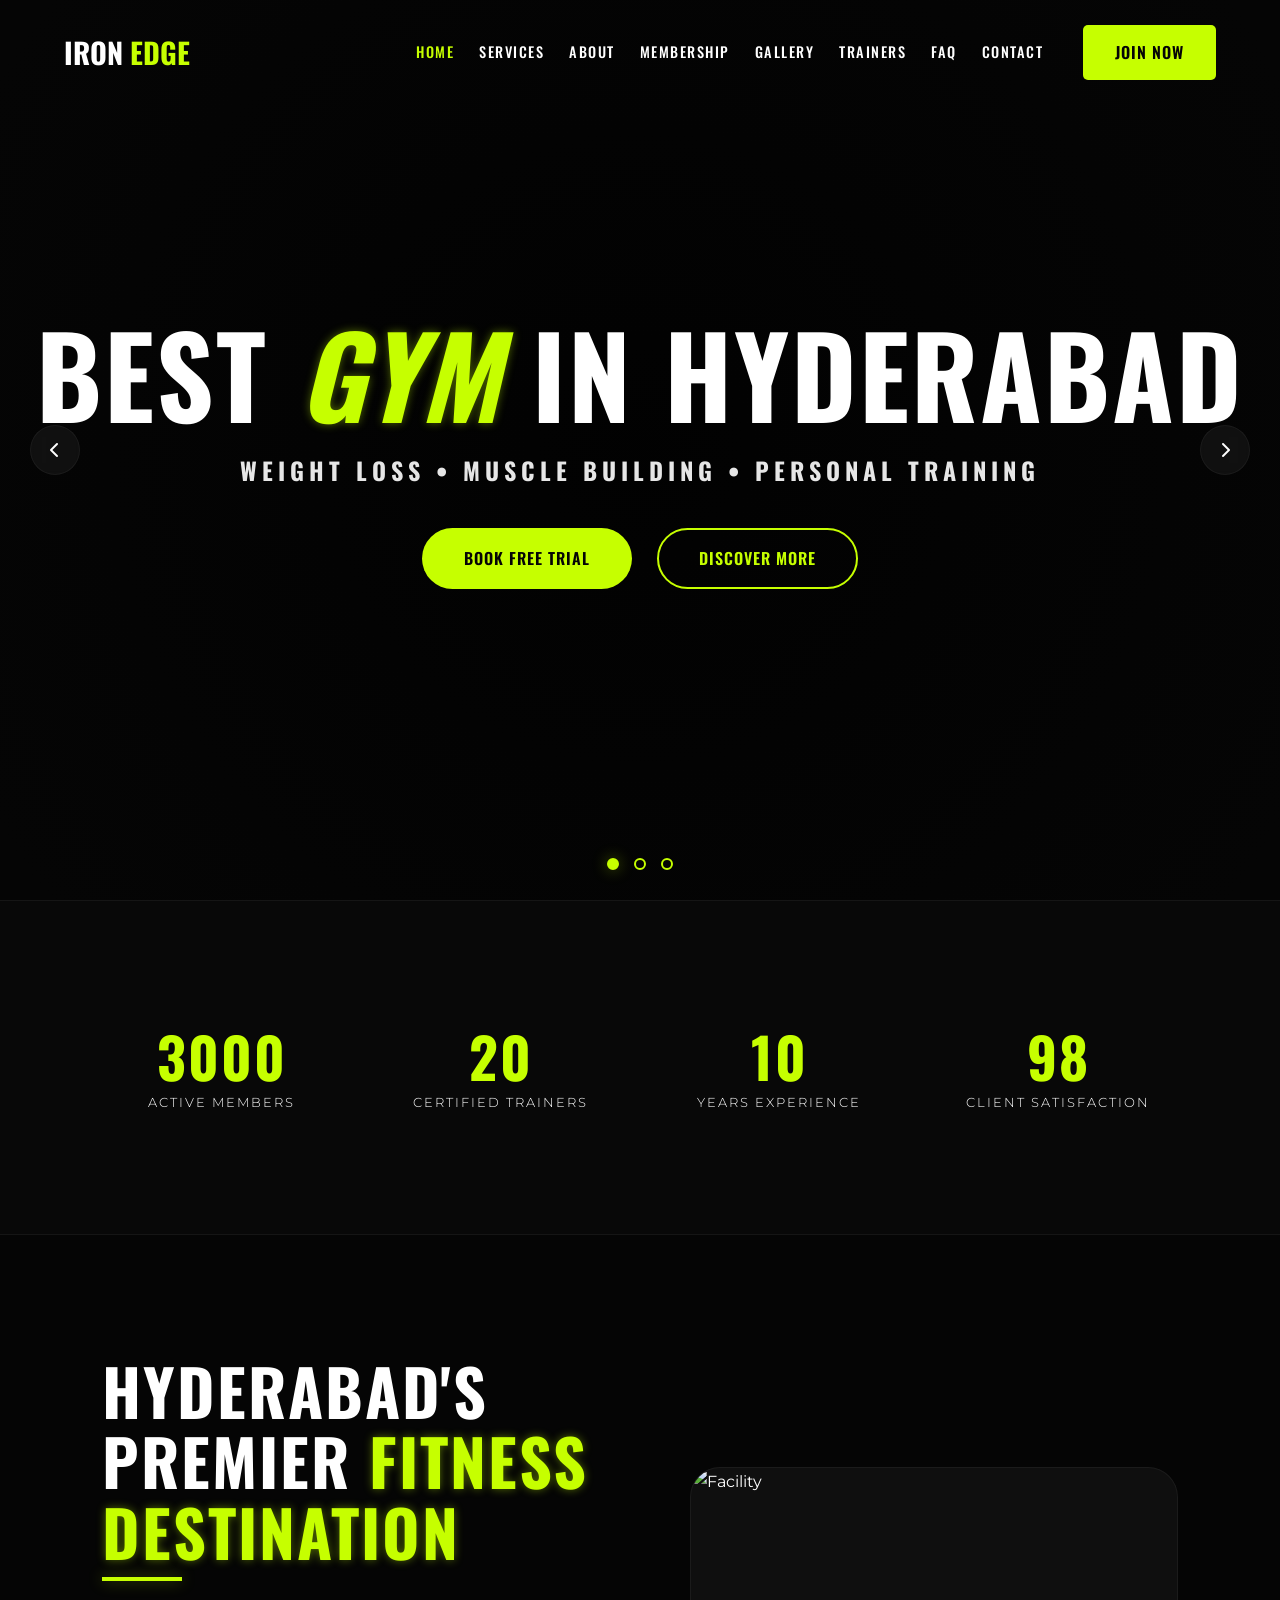
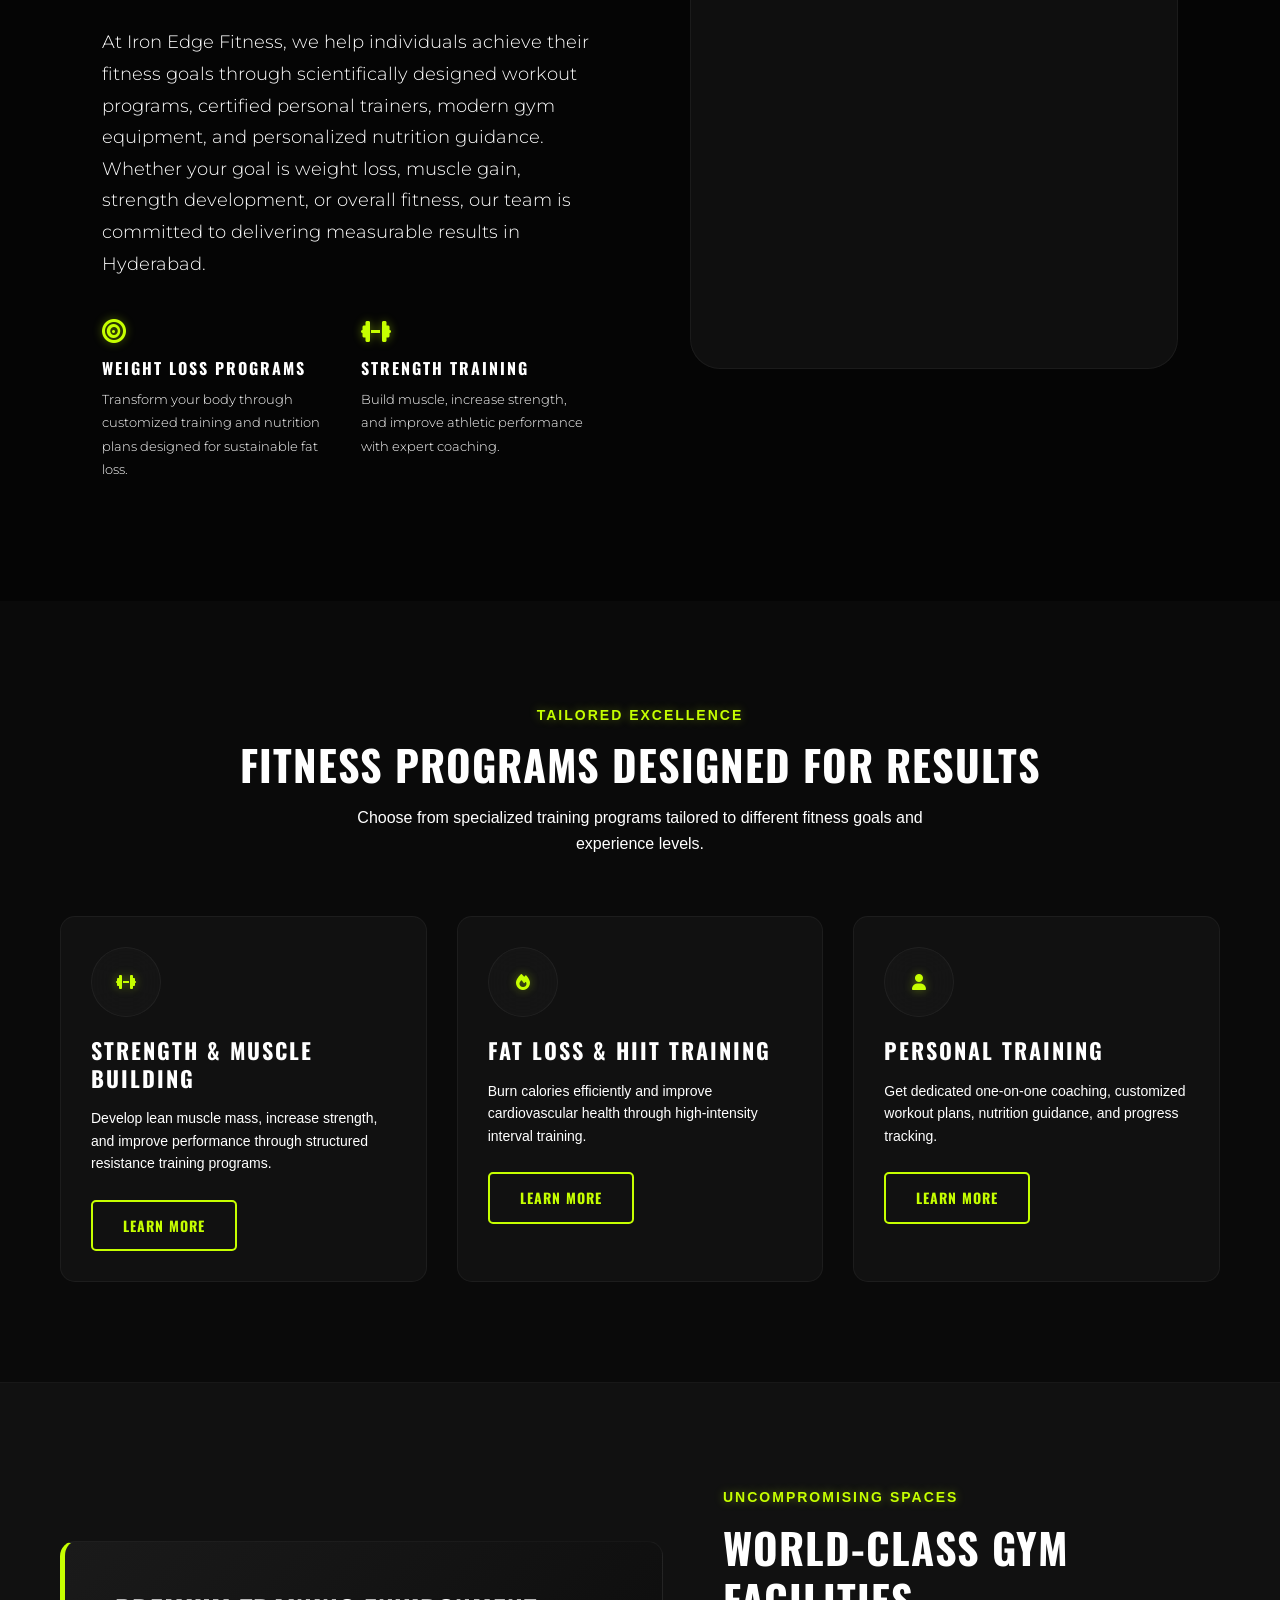
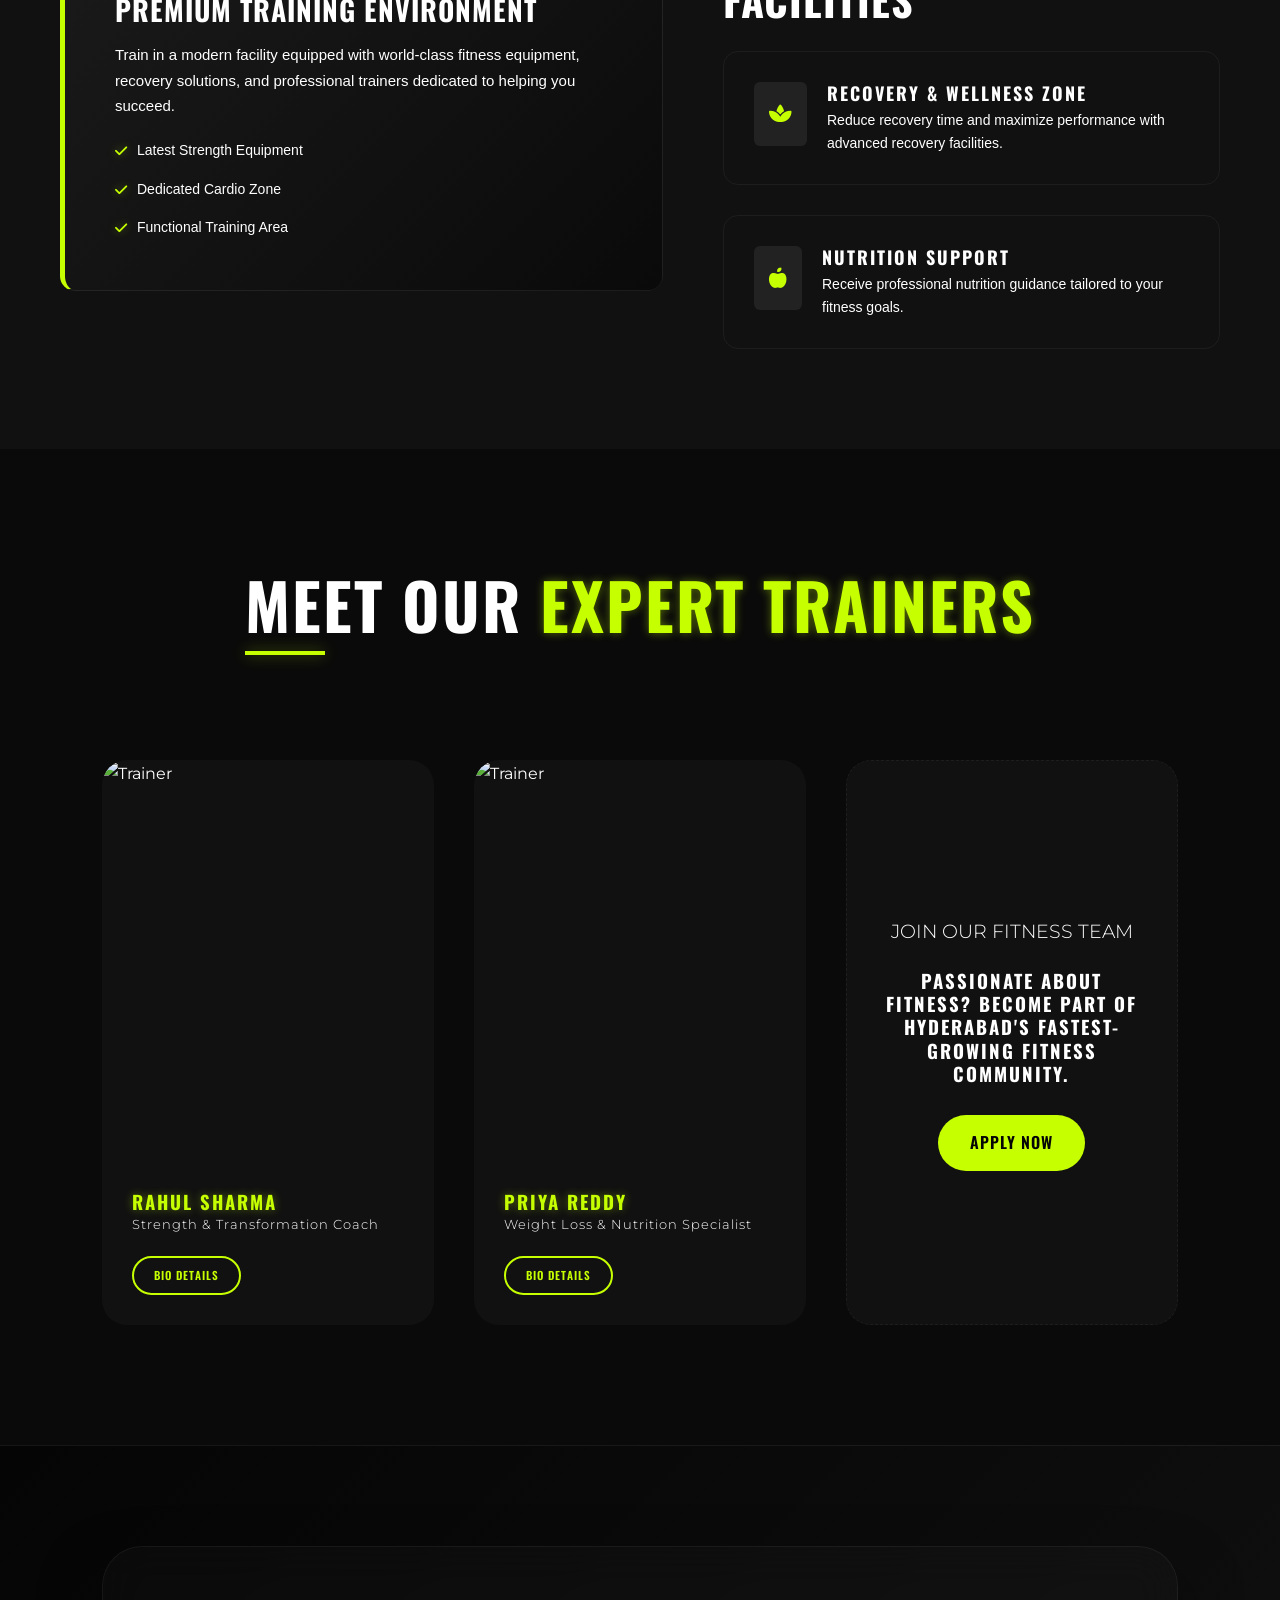
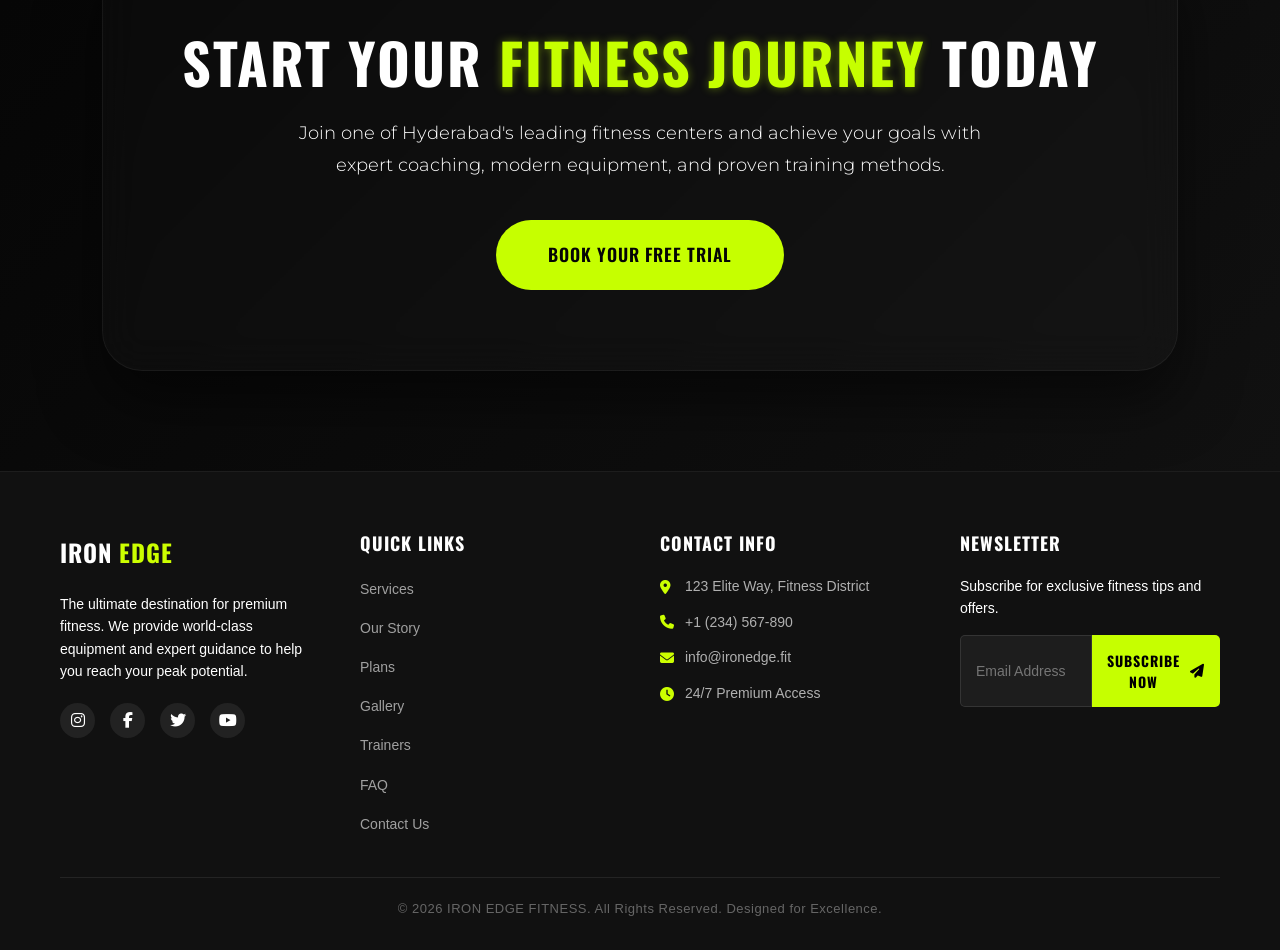
==== index.html @ 0690cd5d "Commit Converted .php to .html" ====
<!DOCTYPE html>
<html lang="en">
<head>
    <meta charset="UTF-8">
    <meta name="viewport" content="width=device-width, initial-scale=1.0">
    <meta name="description" content="IRON EDGE FITNESS - Premium luxury fitness brand. Transform your body, elevate your life.">
    <title>IRON EDGE FITNESS | Premium Luxury Fitness Hyderabad</title>
    
    <!-- CSS Files -->
    <link rel="stylesheet" href="css/style.css">
    <link rel="stylesheet" href="css/components.css">
    <link rel="stylesheet" href="css/animations.css">
    
    <!-- Font Awesome -->
    <link rel="stylesheet" href="https://cdnjs.cloudflare.com/ajax/libs/font-awesome/6.4.0/css/all.min.css">
</head>
<body>
<nav class="navbar">
    <div class="container navbar-wrapper">
        <a href="index.html" class="logo">IRON <span>EDGE</span></a>
        
        <div class="nav-container">
            <div class="nav-links">
                <a href="index.html">Home</a>
                <a href="services.html">Services</a>
                <a href="about.html">About</a>
                <a href="membership.html">Membership</a>
                <a href="gallery.html">Gallery</a>
                <a href="trainers.html">Trainers</a>
                <a href="faq.html">FAQ</a>
                <a href="contact.html">Contact</a>
            </div>
            <a href="membership.html" class="btn btn-primary nav-cta">Join Now</a>
        </div>

        <div class="menu-toggle" id="mobile-menu">
            <span class="bar"></span>
            <span class="bar"></span>
            <span class="bar"></span>
        </div>
    </div>
</nav>

<!-- Hero Slider Section -->
<section class="hero-slider" style="padding: 0;">
    <!-- Slide 1 -->
    <div class="slide active" style="background-image: url('https://images.unsplash.com/photo-1540497077202-7c8a3999166f?q=80&w=2070&auto=format&fit=crop');">
        <div class="slide-overlay"></div>
        <div class="container">
            <h1 class="reveal" style="font-size: clamp(3.5rem, 12vw, 7rem); line-height: 1.1; margin-bottom: 20px;">BEST <span class="text-neon" style="font-style: italic;">GYM</span> IN HYDERABAD</h1>
            <h2 class="reveal delay-1" style="font-size: 1.5rem; letter-spacing: 5px; color: #fff; opacity: 0.9; margin-bottom: 40px; line-height: 1.4;">WEIGHT LOSS • MUSCLE BUILDING • PERSONAL TRAINING</h2>
            <div class="reveal delay-2" style="display: flex; gap: 25px; justify-content: center;">
                <a href="membership.html" class="btn btn-primary pulse-glow" style="padding: 15px 40px; border-radius: 50px;">Book Free Trial</a>
                <a href="about.html" class="btn btn-outline" style="padding: 15px 40px; border-radius: 50px;">Discover More</a>
            </div>
        </div>
    </div>

    <!-- Slide 2 -->
    <div class="slide" style="background-image: url('https://images.unsplash.com/photo-1571902943202-507ec2618e8f?q=80&w=2075&auto=format&fit=crop');">
        <div class="slide-overlay"></div>
        <div class="container">
            <h1 style="font-size: clamp(3.5rem, 12vw, 7rem); line-height: 1.1; margin-bottom: 20px;">PERSONAL <span class="text-neon">TRAINING</span> IN HYDERABAD</h1>
            <h2 style="font-size: 1.5rem; letter-spacing: 5px; color: #fff; opacity: 0.9; margin-bottom: 40px; line-height: 1.4;">CUSTOMIZED FITNESS PLANS FOR FASTER RESULTS</h2>
            <div style="display: flex; gap: 25px; justify-content: center;">
                <a href="membership.html" class="btn btn-primary pulse-glow" style="padding: 15px 40px; border-radius: 50px;">Get Started</a>
            </div>
        </div>
    </div>

    <!-- Slide 3 -->
    <div class="slide" style="background-image: url('https://images.unsplash.com/photo-1534438327276-14e5300c3a48?q=80&w=2070&auto=format&fit=crop');">
        <div class="slide-overlay"></div>
        <div class="container">
            <h1 style="font-size: clamp(3.5rem, 12vw, 7rem); line-height: 1.1; margin-bottom: 20px;">PREMIUM <span class="text-neon">FITNESS</span> EXPERIENCE</h1>
            <h2 style="font-size: 1.5rem; letter-spacing: 5px; color: #fff; opacity: 0.9; margin-bottom: 40px; line-height: 1.4;">ADVANCED EQUIPMENT • EXPERT COACHES • REAL RESULTS</h2>
            <div style="display: flex; gap: 25px; justify-content: center;">
                <a href="contact.html" class="btn btn-primary pulse-glow" style="padding: 15px 40px; border-radius: 50px;">Book Free Trial</a>
            </div>
        </div>
    </div>

    <!-- Slider Navigation -->
    <div class="slider-nav">
        <div class="nav-btn prev-btn"><i class="fas fa-chevron-left"></i></div>
        <div class="nav-btn next-btn"><i class="fas fa-chevron-right"></i></div>
    </div>

    <!-- Slider Dots -->
    <div class="slider-dots">
        <div class="dot active" data-index="0"></div>
        <div class="dot" data-index="1"></div>
        <div class="dot" data-index="2"></div>
    </div>
</section>

<!-- Stats Section -->
<section class="reveal stats-container" style="background: #080808; border-top: 1px solid var(--glass-border); border-bottom: 1px solid var(--glass-border);">
    <div class="container" style="display: grid; grid-template-columns: repeat(auto-fit, minmax(200px, 1fr)); gap: 40px; text-align: center;">
        <div>
            <h2 class="stat-number" data-target="3000" style="font-size: 3.5rem; color: var(--primary-color);">0</h2>
            <p style="color: var(--text-muted); text-transform: uppercase; font-size: 0.8rem; letter-spacing: 2px;">Active Members</p>
        </div>
        <div>
            <h2 class="stat-number" data-target="20" style="font-size: 3.5rem; color: var(--primary-color);">0</h2>
            <p style="color: var(--text-muted); text-transform: uppercase; font-size: 0.8rem; letter-spacing: 2px;">Certified Trainers</p>
        </div>
        <div>
            <h2 class="stat-number" data-target="10" style="font-size: 3.5rem; color: var(--primary-color);">0</h2>
            <p style="color: var(--text-muted); text-transform: uppercase; font-size: 0.8rem; letter-spacing: 2px;">Years Experience</p>
        </div>
        <div>
            <h2 class="stat-number" data-target="98" style="font-size: 3.5rem; color: var(--primary-color);">0</h2>
            <p style="color: var(--text-muted); text-transform: uppercase; font-size: 0.8rem; letter-spacing: 2px;">Client Satisfaction</p>
        </div>
    </div>
</section>

<!-- Why Choose Us -->
<section>
    <div class="container">
        <div style="display: grid; grid-template-columns: repeat(auto-fit, minmax(400px, 1fr)); gap: 100px; align-items: center;">
            <div class="reveal-left">
                <h2 class="section-title">HYDERABAD'S PREMIER <span class="text-neon">FITNESS DESTINATION</span></h2>
                <p style="margin-bottom: 40px; font-size: 1.1rem; font-weight: 300;">At Iron Edge Fitness, we help individuals achieve their fitness goals through scientifically designed workout programs, certified personal trainers, modern gym equipment, and personalized nutrition guidance. Whether your goal is weight loss, muscle gain, strength development, or overall fitness, our team is committed to delivering measurable results in Hyderabad.</p>
                <div style="display: grid; grid-template-columns: 1fr 1fr; gap: 30px;">
                    <div>
                        <i class="fas fa-bullseye text-neon" style="font-size: 1.5rem; margin-bottom: 15px;"></i>
                        <h4 style="margin-bottom: 10px;">Weight Loss Programs</h4>
                        <p style="font-size: 0.8rem; color: var(--text-muted);">Transform your body through customized training and nutrition plans designed for sustainable fat loss.</p>
                    </div>
                    <div>
                        <i class="fas fa-dumbbell text-neon" style="font-size: 1.5rem; margin-bottom: 15px;"></i>
                        <h4 style="margin-bottom: 10px;">Strength Training</h4>
                        <p style="font-size: 0.8rem; color: var(--text-muted);">Build muscle, increase strength, and improve athletic performance with expert coaching.</p>
                    </div>
                </div>
            </div>
            <div class="reveal-right">
                <div class="card glass" style="padding: 0; overflow: hidden; border-radius: 30px;">
                    <img src="https://images.unsplash.com/photo-1593079831268-3381b0db4a77?q=80&w=2069&auto=format&fit=crop" alt="Facility" style="width: 100%; height: 500px; object-fit: cover; opacity: 1;">
                </div>
            </div>
        </div>
    </div>
</section>

<section id="programs" style="background: #0a0a0a; color: #fff; padding: 100px 0; font-family: sans-serif;">
    <div style="max-width: 1200px; margin: 0 auto; padding: 0 20px;">

        <div class="reveal text-center" style="margin-bottom: 60px;">
            <span class="text-neon" style="text-transform: uppercase; letter-spacing: 2px; font-size: 14px; font-weight: bold;">
                Tailored Excellence
            </span>

            <h2 style="font-size: 42px; text-transform: uppercase; margin: 10px 0 0 0; letter-spacing: 1px;">
                Fitness Programs Designed For Results
            </h2>

            <p style="color: #a0a0a0; max-width: 600px; margin: 15px auto 0; font-size: 16px; line-height: 1.6;">
                Choose from specialized training programs tailored to different fitness goals and experience levels.
            </p>
        </div>

        <div style="display: flex; flex-wrap: wrap; gap: 30px; justify-content: center;">
            <div class="card reveal delay-1" style="flex: 1; min-width: 340px; background: #111;">
                <div class="text-neon pulse-glow glass" style="width:70px; height:70px; border-radius:50%; display:inline-flex; align-items:center; justify-content:center; margin-bottom:20px;">
                    <i class="fas fa-dumbbell"></i>
                </div>
                <h3 style="font-size: 22px; text-transform: uppercase; margin: 0 0 15px 0;">Strength & Muscle Building</h3>
                <p style="color: #a0a0a0; font-size: 14px; line-height: 1.6; margin-bottom: 25px;">Develop lean muscle mass, increase strength, and improve performance through structured resistance training programs.</p>
                <a href="membership.html" class="btn btn-outline" style="font-size: 14px; font-weight: bold; text-transform: uppercase; display: inline-block;">Learn More</a>
            </div>

            <div class="card reveal delay-2" style="flex: 1; min-width: 340px; background: #111;">
                <div class="text-neon pulse-glow glass" style="width:70px; height:70px; border-radius:50%; display:inline-flex; align-items:center; justify-content:center; margin-bottom:20px;">
                    <i class="fas fa-fire"></i>
                </div>
                <h3 style="font-size: 22px; text-transform: uppercase; margin: 0 0 15px 0;">Fat Loss & HIIT Training</h3>
                <p style="color: #a0a0a0; font-size: 14px; line-height: 1.6; margin-bottom: 25px;">Burn calories efficiently and improve cardiovascular health through high-intensity interval training.</p>
                <a href="membership.html" class="btn btn-outline" style="font-size: 14px; font-weight: bold; text-transform: uppercase; display: inline-block;">Learn More</a>
            </div>

            <div class="card reveal delay-3" style="flex: 1; min-width: 340px; background: #111;">
                <div class="text-neon pulse-glow glass" style="width:70px; height:70px; border-radius:50%; display:inline-flex; align-items:center; justify-content:center; margin-bottom:20px;">
                    <i class="fas fa-user"></i>
                </div>
                <h3 style="font-size: 22px; text-transform: uppercase; margin: 0 0 15px 0;">Personal Training</h3>
                <p style="color: #a0a0a0; font-size: 14px; line-height: 1.6; margin-bottom: 25px;">Get dedicated one-on-one coaching, customized workout plans, nutrition guidance, and progress tracking.</p>
                <a href="membership.html" class="btn btn-outline" style="font-size: 14px; font-weight: bold; text-transform: uppercase; display: inline-block;">Learn More</a>
            </div>
        </div>
    </div>
</section>

<!-- Amenities -->
<section id="amenities" style="background: #111; color: #fff; padding: 100px 0; font-family: sans-serif; border-top: 1px solid rgba(255,255,255,0.03);">
    <div style="max-width: 1200px; margin: 0 auto; padding: 0 20px;">
        <div style="display: flex; flex-wrap: wrap; align-items: center; gap: 60px;">
            <div class="card reveal-left" style="flex: 1; min-width: 300px; background: linear-gradient(135deg, #1a1a1a 0%, #0a0a0a 100%); padding: 50px; border-left: 5px solid var(--primary-color);">
                <h3 style="font-size: 28px; text-transform: uppercase; margin: 0 0 15px 0; letter-spacing: 1px;">Premium Training Environment</h3>
                <p style="color: #b0b0b0; font-size: 15px; line-height: 1.7; margin-bottom: 20px;">Train in a modern facility equipped with world-class fitness equipment, recovery solutions, and professional trainers dedicated to helping you succeed.</p>
                <div style="display: flex; flex-direction: column; gap: 15px; color: #fff; font-size: 14px;">
                    <span style="display: flex; align-items: center; gap: 10px;"><i class="fas fa-check text-neon"></i> Latest Strength Equipment</span>
                    <span style="display: flex; align-items: center; gap: 10px;"><i class="fas fa-check text-neon"></i> Dedicated Cardio Zone</span>
                    <span style="display: flex; align-items: center; gap: 10px;"><i class="fas fa-check text-neon"></i> Functional Training Area</span>
                </div>
            </div>
            <div class="reveal-right" style="flex: 1; min-width: 300px;">
                <span class="text-neon" style="text-transform: uppercase; letter-spacing: 2px; font-size: 14px; font-weight: bold;">Uncompromising Spaces</span>
                <h2 style="font-size: 42px; text-transform: uppercase; margin: 10px 0 25px 0; letter-spacing: 1px;">World-Class Gym Facilities</h2>
                <div style="display: flex; flex-direction: column; gap: 30px;">
                    <div class="card reveal delay-1" style="display: flex; gap: 20px; align-items: flex-start; background: transparent;">
                        <div class="pulse-glow" style="background: #222; color: var(--primary-color); padding: 15px; border-radius: 6px; font-size: 20px;"><i class="fas fa-spa"></i></div>
                        <div><h4 style="font-size: 18px; text-transform: uppercase; margin: 0 0 5px 0; color: #fff;">Recovery & Wellness Zone</h4><p style="color: #a0a0a0; font-size: 14px; line-height: 1.6; margin: 0;">Reduce recovery time and maximize performance with advanced recovery facilities.</p></div>
                    </div>
                    <div class="card reveal delay-2" style="display: flex; gap: 20px; align-items: flex-start; background: transparent;">
                        <div class="pulse-glow" style="background: #222; color: var(--primary-color); padding: 15px; border-radius: 6px; font-size: 20px;"><i class="fas fa-apple-alt"></i></div>
                        <div><h4 style="font-size: 18px; text-transform: uppercase; margin: 0 0 5px 0; color: #fff;">Nutrition Support</h4><p style="color: #a0a0a0; font-size: 14px; line-height: 1.6; margin: 0;">Receive professional nutrition guidance tailored to your fitness goals.</p></div>
                    </div>
                </div>
            </div>
        </div>
    </div>
</section>

<!-- Featured Trainers -->
<section style="background: #0a0a0a;">
    <div class="container">
        <div class="text-center reveal">
            <h2 class="section-title">MEET OUR <span class="text-neon">EXPERT TRAINERS</span></h2>
        </div>
        <div style="display: grid; grid-template-columns: repeat(auto-fit, minmax(300px, 1fr)); gap: 40px; margin-top: 60px;">
            <div class="card reveal delay-1" style="background: #111; padding: 0; border: none; border-radius: 25px;">
                <img src="https://images.unsplash.com/photo-1567013127542-490d757e51fc?q=80&w=1974&auto=format&fit=crop" alt="Trainer" style="width: 100%; height: 400px; object-fit: cover; border-radius: 25px 25px 0 0;">
                <div style="padding: 30px;">
                    <h3 class="text-neon">Rahul Sharma</h3>
                    <p style="color: var(--text-muted); font-size: 0.8rem; letter-spacing: 1px; margin-bottom: 20px;">Strength & Transformation Coach</p>
                    <a href="trainers.html" class="btn btn-outline" style="font-size: 0.7rem; padding: 8px 20px; border-radius: 20px;">Bio Details</a>
                </div>
            </div>
            <div class="card reveal delay-2" style="background: #111; padding: 0; border: none; border-radius: 25px;">
                <img src="https://images.unsplash.com/photo-1518310383802-640c2de311b2?q=80&w=1470&auto=format&fit=crop" alt="Trainer" style="width: 100%; height: 400px; object-fit: cover; border-radius: 25px 25px 0 0;">
                <div style="padding: 30px;">
                    <h3 class="text-neon">Priya Reddy</h3>
                    <p style="color: var(--text-muted); font-size: 0.8rem; letter-spacing: 1px; margin-bottom: 20px;">Weight Loss & Nutrition Specialist</p>
                    <a href="trainers.html" class="btn btn-outline" style="font-size: 0.7rem; padding: 8px 20px; border-radius: 20px;">Bio Details</a>
                </div>
            </div>
            <div class="card reveal delay-3" style="background: #111; display: flex; flex-direction: column; align-items: center; justify-content: center; text-align: center; border: 1px dashed var(--glass-border); border-radius: 25px;">
                <p style="font-size: 1.2rem; color: var(--text-muted); margin-bottom: 20px;">JOIN OUR FITNESS TEAM</p>
                <h3 style="margin-bottom: 30px;">Passionate about fitness? Become part of Hyderabad's fastest-growing fitness community.</h3>
                <a href="contact.html" class="btn btn-primary" style="padding: 12px 30px; border-radius: 30px;">Apply Now</a>
            </div>
        </div>
    </div>
</section>

<!-- Call to Action Banner -->
<section style="background: linear-gradient(135deg, #050505 0%, #111 100%); padding: 100px 8%; text-align: center; border-top: 1px solid var(--glass-border);">
    <div class="reveal container glass" style="padding: 80px 40px; border-radius: 40px; box-shadow: 0 30px 60px rgba(0,0,0,0.5);">
        <h2 style="font-size: clamp(2rem, 5vw, 3.5rem); margin-bottom: 20px;">START YOUR <span class="text-neon">FITNESS JOURNEY</span> TODAY</h2>
        <p style="color: var(--text-muted); margin-bottom: 40px; max-width: 700px; margin-left: auto; margin-right: auto; font-size: 1.1rem;">Join one of Hyderabad's leading fitness centers and achieve your goals with expert coaching, modern equipment, and proven training methods.</p>
        <a href="membership.html" class="btn btn-primary pulse-glow" style="padding: 18px 50px; border-radius: 50px; font-size: 1.1rem;">BOOK YOUR FREE TRIAL</a>
    </div>
</section>

<footer style="background: #111; color: #a0a0a0; padding: 60px 0 30px; font-family: sans-serif;">
    <div class="container" style="max-width: 1200px; margin: 0 auto; padding: 0 20px;">
        <div class="footer-content" style="display: flex; justify-content: space-between; flex-wrap: wrap; gap: 40px;">
            <div class="footer-section" style="flex: 1; min-width: 250px; display: flex; flex-direction: column; gap: 20px;">
                <a href="index.html" class="logo" style="color: #fff; font-size: 24px; font-weight: bold; text-decoration: none; text-transform: uppercase; letter-spacing: 1px;">
                    IRON <span style="color: #ccff00;">EDGE</span>
                </a>
                <p style="margin: 0; line-height: 1.6; font-size: 14px; color: #b0b0b0;">
                    The ultimate destination for premium fitness. We provide world-class equipment and expert guidance to help you reach your peak potential.
                </p>
                <div class="social-links" style="display: flex; gap: 15px;">
                    <a href="#" style="color: #fff; background: #222; width: 35px; height: 35px; display: flex; align-items: center; justify-content: center; border-radius: 50%; text-decoration: none; transition: background 0.3s, color 0.3s;" onmouseover="this.style.background='#ccff00'; this.style.color='#000000';" onmouseout="this.style.background='#222'; this.style.color='#ffffff';"><i class="fab fa-instagram"></i></a>
                    <a href="#" style="color: #fff; background: #222; width: 35px; height: 35px; display: flex; align-items: center; justify-content: center; border-radius: 50%; text-decoration: none; transition: background 0.3s, color 0.3s;" onmouseover="this.style.background='#ccff00'; this.style.color='#000000';" onmouseout="this.style.background='#222'; this.style.color='#ffffff';"><i class="fab fa-facebook-f"></i></a>
                    <a href="#" style="color: #fff; background: #222; width: 35px; height: 35px; display: flex; align-items: center; justify-content: center; border-radius: 50%; text-decoration: none; transition: background 0.3s, color 0.3s;" onmouseover="this.style.background='#ccff00'; this.style.color='#000000';" onmouseout="this.style.background='#222'; this.style.color='#ffffff';"><i class="fab fa-twitter"></i></a>
                    <a href="#" style="color: #fff; background: #222; width: 35px; height: 35px; display: flex; align-items: center; justify-content: center; border-radius: 50%; text-decoration: none; transition: background 0.3s, color 0.3s;" onmouseover="this.style.background='#ccff00'; this.style.color='#000000';" onmouseout="this.style.background='#222'; this.style.color='#ffffff';"><i class="fab fa-youtube"></i></a>
                </div>
            </div>
            <div class="footer-section" style="flex: 1; min-width: 200px;">
                <h3 style="color: #fff; font-size: 18px; margin-top: 0; margin-bottom: 20px; text-transform: uppercase; letter-spacing: 1px;">Quick Links</h3>
                <ul style="list-style: none; padding: 0; margin: 0; display: flex; flex-direction: column; gap: 12px;">
                    <li><a href="services.html" style="color: #a0a0a0; text-decoration: none; font-size: 14px; transition: 0.3s;" onmouseover="this.style.color='#ccff00'" onmouseout="this.style.color='#a0a0a0'">Services</a></li>
                    <li><a href="about.html" style="color: #a0a0a0; text-decoration: none; font-size: 14px; transition: 0.3s;" onmouseover="this.style.color='#ccff00'" onmouseout="this.style.color='#a0a0a0'">Our Story</a></li>
                    <li><a href="membership.html" style="color: #a0a0a0; text-decoration: none; font-size: 14px; transition: 0.3s;" onmouseover="this.style.color='#ccff00'" onmouseout="this.style.color='#a0a0a0'">Plans</a></li>
                    <li><a href="gallery.html" style="color: #a0a0a0; text-decoration: none; font-size: 14px; transition: 0.3s;" onmouseover="this.style.color='#ccff00'" onmouseout="this.style.color='#a0a0a0'">Gallery</a></li>
                    <li><a href="trainers.html" style="color: #a0a0a0; text-decoration: none; font-size: 14px; transition: 0.3s;" onmouseover="this.style.color='#ccff00'" onmouseout="this.style.color='#a0a0a0'">Trainers</a></li>
                    <li><a href="faq.html" style="color: #a0a0a0; text-decoration: none; font-size: 14px; transition: 0.3s;" onmouseover="this.style.color='#ccff00'" onmouseout="this.style.color='#a0a0a0'">FAQ</a></li>
                    <li><a href="contact.html" style="color: #a0a0a0; text-decoration: none; font-size: 14px; transition: 0.3s;" onmouseover="this.style.color='#ccff00'" onmouseout="this.style.color='#a0a0a0'">Contact Us</a></li>
                </ul>
            </div>
            <div class="footer-section" style="flex: 1; min-width: 220px;">
                <h3 style="color: #fff; font-size: 18px; margin-top: 0; margin-bottom: 20px; text-transform: uppercase; letter-spacing: 1px;">Contact Info</h3>
                <ul style="list-style: none; padding: 0; margin: 0; display: flex; flex-direction: column; gap: 12px; font-size: 14px; color: #b0b0b0;">
                    <li style="display: flex; align-items: center; gap: 10px;"><i class="fas fa-map-marker-alt" style="color: #ccff00; width: 15px;"></i><span style="color: #b0b0b0;">123 Elite Way, Fitness District</span></li>
                    <li style="display: flex; align-items: center; gap: 10px;"><i class="fas fa-phone" style="color: #ccff00; width: 15px;"></i><a href="tel:+1234567890" style="color: #b0b0b0; text-decoration: none; transition: 0.3s;" onmouseover="this.style.color='#ccff00'" onmouseout="this.style.color='#b0b0b0'">+1 (234) 567-890</a></li>
                    <li style="display: flex; align-items: center; gap: 10px;"><i class="fas fa-envelope" style="color: #ccff00; width: 15px;"></i><a href="mailto:info@ironedge.fit" style="color: #b0b0b0; text-decoration: none; transition: 0.3s;" onmouseover="this.style.color='#ccff00'" onmouseout="this.style.color='#b0b0b0'">info@ironedge.fit</a></li>
                    <li style="display: flex; align-items: center; gap: 10px;"><i class="fas fa-clock" style="color: #ccff00; width: 15px;"></i><span style="color: #b0b0b0;">24/7 Premium Access</span></li>
                </ul>
            </div>
            <div class="footer-section" style="flex: 1; min-width: 250px;">
                <h3 style="color: #fff; font-size: 18px; margin-top: 0; margin-bottom: 20px; text-transform: uppercase; letter-spacing: 1px;">Newsletter</h3>
                <p style="margin: 0 0 15px 0; font-size: 14px; line-height: 1.6; color: #b0b0b0;">Subscribe for exclusive fitness tips and offers.</p>
                <form action="process-form.php" method="POST" class="newsletter-form" style="display: flex; gap: 10px; flex-direction: column;">
                    <input type="hidden" name="form_type" value="newsletter">
                    <input type="email" name="email" required placeholder="Email Address" style="background: rgba(255, 255, 255, 0.05); border: 1px solid rgba(255, 255, 255, 0.1); padding: 15px; color: white; border-radius: 5px; font-size: 14px; outline: none; width: 100%;">
                    <button type="submit" class="btn btn-primary" style="background: var(--primary-color); color: #000; border: none; padding: 15px; cursor: pointer; font-size: 14px; font-weight: bold; border-radius: 5px; display: flex; align-items: center; justify-content: center; gap: 10px; transition: 0.3s; width: 100%;"><span>SUBSCRIBE NOW</span><i class="fas fa-paper-plane"></i></button>
                </form>
            </div>
        </div>
        <hr style="border: 0; border-top: 1px solid rgba(255, 255, 255, 0.08); margin: 40px 0 20px;">
        <div class="footer-bottom" style="text-align: center; font-size: 13px; color: #666; letter-spacing: 0.5px;">&copy; 2026 IRON EDGE FITNESS. All Rights Reserved. Designed for Excellence.</div>
    </div>
</footer>

<script src="js/main.js"></script>
</body>
</html>
---- css/style.css ----
@import url("https://fonts.googleapis.com/css2?family=Montserrat:wght@300;400;600;700&family=Oswald:wght@300;400;600;700&display=swap");

:root {
  --bg-color: #050505;
  --second-bg: #0f0f0f;
  --primary-color: #c6ff00;
  --primary-glow: rgba(198, 255, 0, 0.4);
  --text-color: #ffffff;
  --text-muted: #888888;
  --glass-bg: rgba(255, 255, 255, 0.02);
  --glass-border: rgba(255, 255, 255, 0.05);
  --neon-shadow: 0 0 15px var(--primary-glow);
  --transition: all 0.5s cubic-bezier(0.23, 1, 0.32, 1);
}

* {
  margin: 0;
  padding: 0;
  box-sizing: border-box;
  scroll-behavior: smooth;
}

html,
body {
  width: 100%;
  max-width: 100vw;
  overflow-x: hidden;
  position: relative;
}

body {
  background-color: var(--bg-color);
  color: var(--text-color);
  font-family: "Montserrat", sans-serif;
  line-height: 1.7;
}

p {
  color: #ffffff !important;
  font-weight: 300;
  line-height: 1.8;
}

h1 {
  font-family: "Oswald", sans-serif;
  text-transform: uppercase;
  font-weight: 700;
  letter-spacing: 2px;
  line-height: 1.1;
  font-size: clamp(2.5rem, 8vw, 5.5rem);
}

h2,
h3,
h4,
h5,
h6 {
  font-family: "Oswald", sans-serif;
  text-transform: uppercase;
  font-weight: 700;
  letter-spacing: 2px;
  line-height: 1.25;
}

h2 {
  font-size: clamp(2rem, 5vw, 3.5rem);
}

a {
  text-decoration: none;
  color: inherit;
  transition: var(--transition);
}

ul {
  list-style: none;
}

img {
  max-width: 100%;
  display: block;
}

section {
  padding: 120px 8%;
  width: 100%;
  max-width: 100%;
  overflow-x: hidden;
}

.container {
  max-width: 1300px;
  margin: 0 auto;
  width: 100%;
}

/* Custom Scrollbar */
::-webkit-scrollbar {
  width: 4px;
}

::-webkit-scrollbar-track {
  background: var(--bg-color);
}

::-webkit-scrollbar-thumb {
  background: var(--primary-color);
  border-radius: 10px;
}

::selection {
  background: var(--primary-color);
  color: var(--bg-color);
}

/* Typography Utilities */
.text-neon {
  color: var(--primary-color);
  text-shadow: 0 0 10px var(--primary-glow);
}
.text-center {
  text-align: center;
}
.section-title {
  font-size: clamp(2.5rem, 5vw, 4rem);
  margin-bottom: 60px;
  position: relative;
  display: inline-block;
  line-height: 1.1;
}

.section-title::after {
  content: "";
  position: absolute;
  bottom: -15px;
  left: 0;
  width: 80px;
  height: 4px;
  background: var(--primary-color);
  box-shadow: var(--neon-shadow);
}

/* Glassmorphism Classes */
.glass {
  background: var(--glass-bg);
  backdrop-filter: blur(20px);
  -webkit-backdrop-filter: blur(20px);
  border: 1px solid var(--glass-border);
  border-radius: 20px;
}

/* Responsive Styles */
@media (max-width: 1200px) {
  section {
    padding: 100px 5% !important;
  }
}

@media (max-width: 1199px) {
  .navbar {
    padding: 15px 5% !important;
    background: rgba(
      5,
      5,
      5,
      0.95
    ); /* Solid background on mobile to prevent merging */
    border-bottom: 1px solid var(--glass-border);
  }

  .navbar .container {
    padding: 0 !important;
  }
}

@media (max-width: 768px) {
  section {
    padding: 60px 4% !important; /* Slightly more room on sides for mobile content */
  }

  .container {
    padding: 0 15px !important;
  }

  .footer-content {
    flex-direction: column !important;
    gap: 30px !important;
    text-align: center;
  }

  .footer-section {
    min-width: 100% !important;
  }

  .social-links {
    justify-content: center !important;
  }

  .section-title {
    font-size: 1.8rem;
    margin-bottom: 30px;
  }

  [style*="display: grid"] {
    grid-template-columns: 1fr !important;
    gap: 25px !important;
  }

  [style*="display: flex"]:not(.navbar .container):not(.slider-dots):not(
      .social-links
    ):not(.nav-links) {
    flex-direction: column !important;
    gap: 20px !important;
  }

  .hero-slider,
  .slide {
    height: 70vh !important;
    background-position: top center !important; /* Better focus on mobile */
  }

  /* Increase padding to push text down from the fixed navbar */
  .slide .container {
    padding-top: 80px !important;
  }

  .nav-links {
    gap: 20px !important;
  }
}

@media (max-width: 480px) {
  .section-title {
    font-size: 1.8rem;
  }

  h1 {
    font-size: 2.2rem !important;
  }

  .slide h2 {
    font-size: 1.1rem !important;
    letter-spacing: 2px !important;
  }

  /* Global fix for interior page hero sections */
  section[style*="padding-top: 20vh"],
  section[style*="padding-top: 25vh"] {
    padding-top: 120px !important;
    background-position: top center !important;
    min-height: 50vh !important;
  }
}

/* Global Overflow Kill-Switch */
* {
  overflow-wrap: break-word;
  word-wrap: break-word;
}

/*[style*="display: flex"], [style*="display: grid"] {
  max-width: 100vw !important;
  width: 100% !important;
  box-sizing: border-box !important;
}*/

@media (min-width: 769px) {
  .newsletter-form {
    flex-direction: row !important;
    gap: 0 !important;
  }

  .newsletter-form input {
    border-radius: 5px 0 0 5px !important;
  }

  .newsletter-form button {
    border-radius: 0 5px 5px 0 !important;
    width: auto !important;
  }
}
---- css/components.css ----
/* Buttons */
.btn {
  display: inline-block;
  padding: 12px 30px;
  border-radius: 5px;
  font-family: "Oswald", sans-serif;
  font-weight: 600;
  text-transform: uppercase;
  letter-spacing: 1px;
  cursor: pointer;
  transition: var(--transition);
  border: 2px solid transparent;
}

.btn-primary {
  background: var(--primary-color);
  color: var(--bg-color);
}

.btn-primary:hover {
  background: transparent;
  border-color: var(--primary-color);
  color: var(--primary-color);
  box-shadow: var(--neon-shadow);
  transform: translateY(-3px);
}

.btn-outline {
  background: transparent;
  border-color: var(--primary-color);
  color: var(--primary-color);
}

.btn-outline:hover {
  background: var(--primary-color);
  color: var(--bg-color);
  box-shadow: var(--neon-shadow);
  transform: translateY(-3px);
}

/* Navbar */
.navbar {
  position: fixed;
  top: 0;
  left: 0;
  width: 100%;
  z-index: 2000;
  padding: 25px 5%;
  transition: var(--transition);
}

.navbar.scrolled {
  padding: 15px 5%;
  background: rgba(5, 5, 5, 0.98);
  backdrop-filter: blur(20px);
  border-bottom: 1px solid var(--glass-border);
}

.navbar-wrapper {
  display: flex;
  justify-content: space-between;
  align-items: center;
  width: 100%;
  max-width: 1300px;
  margin: 0 auto;
}

.logo {
  font-family: "Oswald", sans-serif;
  font-size: 1.8rem;
  font-weight: 700;
  color: var(--text-color);
  z-index: 2005;
}

.logo span {
  color: var(--primary-color);
}

.nav-container {
  display: flex;
  align-items: center;
  gap: 40px;
}

.nav-links {
  display: flex;
  gap: 25px;
}

.nav-links a {
  font-family: "Oswald", sans-serif;
  font-weight: 500;
  font-size: 0.9rem;
  letter-spacing: 1.5px;
  text-transform: uppercase;
  transition: var(--transition);
}

.nav-links a:hover,
.nav-links a.active {
  color: var(--primary-color);
}

/* Mobile Menu Toggle */
.menu-toggle {
  display: none;
  flex-direction: column;
  justify-content: space-between;
  width: 30px;
  height: 20px;
  cursor: pointer;
  z-index: 2005;
}

.menu-toggle .bar {
  height: 3px;
  width: 100%;
  background-color: var(--text-color);
  border-radius: 10px;
  transition: var(--transition);
}

/* Breakpoint for Tablet and Mobile (Below 1200px) */
@media (max-width: 1199px) {
  .navbar {
    background: rgba(5, 5, 5, 0.98) !important;
    backdrop-filter: blur(25px) !important;
    -webkit-backdrop-filter: blur(25px) !important;
    border-bottom: 1px solid var(--glass-border) !important;
    padding: 15px 5% !important;
  }

  .nav-container {
    position: fixed;
    top: 0;
    right: -100%;
    width: 300px;
    height: 100vh;
    background: #080808;
    flex-direction: column !important;
    justify-content: center;
    align-items: center;
    text-align: center;
    transition: 0.6s cubic-bezier(0.77, 0.2, 0.05, 1);
    z-index: 2000;
    padding: 50px;
    gap: 40px !important;
    border-left: 1px solid var(--glass-border);
  }

  .nav-container.active {
    right: 0;
    box-shadow: -10px 0 30px rgba(0, 0, 0, 0.8);
  }

  .nav-links {
    flex-direction: column !important;
    gap: 30px !important;
  }

  .nav-links a {
    font-size: 1.2rem;
    letter-spacing: 2px;
  }

  .nav-cta {
    width: 200px;
    text-align: center;
  }

  .menu-toggle {
    display: flex;
  }

  .menu-toggle.active .bar:nth-child(2) {
    opacity: 0;
  }

  .menu-toggle.active .bar:nth-child(1) {
    transform: translateY(8px) rotate(45deg);
    background-color: var(--primary-color);
  }

  .menu-toggle.active .bar:nth-child(3) {
    transform: translateY(-9px) rotate(-45deg);
    background-color: var(--primary-color);
  }
}

/* Hero Slider */
.hero-slider {
  position: relative;
  width: 100%;
  height: 100vh;
  overflow: hidden;
}

.slide {
  position: absolute;
  top: 0;
  left: 0;
  width: 100%;
  height: 100%;
  opacity: 0;
  z-index: 1;
  transition: opacity 1s ease-in-out;
  background-size: cover;
  background-position: center;
  display: flex;
  align-items: center;
  justify-content: center;
  text-align: center;
}

.slide.active {
  opacity: 1;
  z-index: 2;
}

.slide-overlay {
  position: absolute;
  top: 0;
  left: 0;
  width: 100%;
  height: 100%;
  background: radial-gradient(
    circle at center,
    rgb(0 0 0 / 70%) 0%,
    rgba(5, 5, 5, 1) 95%
  );
  z-index: 1;
}

.slide .container {
  position: relative;
  z-index: 2;
}

/* Slider Controls */
.slider-dots {
  position: absolute;
  bottom: 30px;
  left: 50%;
  transform: translateX(-50%);
  display: flex;
  gap: 15px;
  z-index: 10;
}

.dot {
  width: 12px;
  height: 12px;
  border: 2px solid var(--primary-color);
  border-radius: 50%;
  cursor: pointer;
  transition: var(--transition);
}

.dot.active {
  background: var(--primary-color);
  box-shadow: var(--neon-shadow);
}

.slider-nav {
  position: absolute;
  top: 50%;
  width: 100%;
  display: flex;
  justify-content: space-between;
  padding: 0 30px;
  transform: translateY(-50%);
  z-index: 10;
  pointer-events: none;
}

.nav-btn {
  width: 50px;
  height: 50px;
  background: rgba(255, 255, 255, 0.05);
  backdrop-filter: blur(5px);
  display: flex;
  align-items: center;
  justify-content: center;
  border-radius: 50%;
  cursor: pointer;
  pointer-events: auto;
  transition: var(--transition);
  border: 1px solid var(--glass-border);
  color: var(--text-color);
}

.nav-btn:hover {
  background: var(--primary-color);
  color: var(--bg-color);
  box-shadow: var(--neon-shadow);
}

/* Cards */
.card {
  background: var(--second-bg);
  border: 1px solid var(--glass-border);
  border-radius: 15px;
  padding: 30px;
  transition: var(--transition);
  position: relative;
  overflow: hidden;
}

.card:hover {
  border-color: var(--primary-color);
  box-shadow: 0 10px 30px rgba(0, 0, 0, 0.5);
  transform: translateY(-10px);
}

/* Footer */
footer {
  background: #050505;
  padding: 80px 5% 30px;
  border-top: 1px solid var(--glass-border);
}
/* ... rest of footer remains same ... */
---- css/animations.css ----
/* Base Animation States */
.reveal {
    opacity: 0;
    transform: translateY(30px);
    transition: all 0.8s ease-out;
}

.reveal.active {
    opacity: 1;
    transform: translateY(0);
}

/* Floating Animation */
@keyframes float {
    0% { transform: translateY(0px); }
    50% { transform: translateY(-20px); }
    100% { transform: translateY(0px); }
}

.floating {
    animation: float 6s ease-in-out infinite;
}

/* Pulse Glow */
@keyframes pulseGlow {
    0% { box-shadow: 0 0 10px var(--primary-glow); }
    50% { box-shadow: 0 0 30px var(--primary-glow); }
    100% { box-shadow: 0 0 10px var(--primary-glow); }
}

.pulse-glow {
    animation: pulseGlow 3s infinite;
}

/* Slide in from side */
.reveal-left {
    opacity: 0;
    transform: translateX(-50px);
    transition: all 0.8s ease-out;
}

.reveal-left.active {
    opacity: 1;
    transform: translateX(0);
}

.reveal-right {
    opacity: 0;
    transform: translateX(50px);
    transition: all 0.8s ease-out;
}

.reveal-right.active {
    opacity: 1;
    transform: translateX(0);
}

/* Stagger Delay Classes */
.delay-1 { transition-delay: 0.1s; }
.delay-2 { transition-delay: 0.2s; }
.delay-3 { transition-delay: 0.3s; }
.delay-4 { transition-delay: 0.4s; }
.delay-5 { transition-delay: 0.5s; }

/* Responsive Animation Adjustments */
@media (max-width: 1200px) {
    .reveal-left {
        transform: translateX(-20px);
    }
    .reveal-right {
        transform: translateX(20px);
    }
}
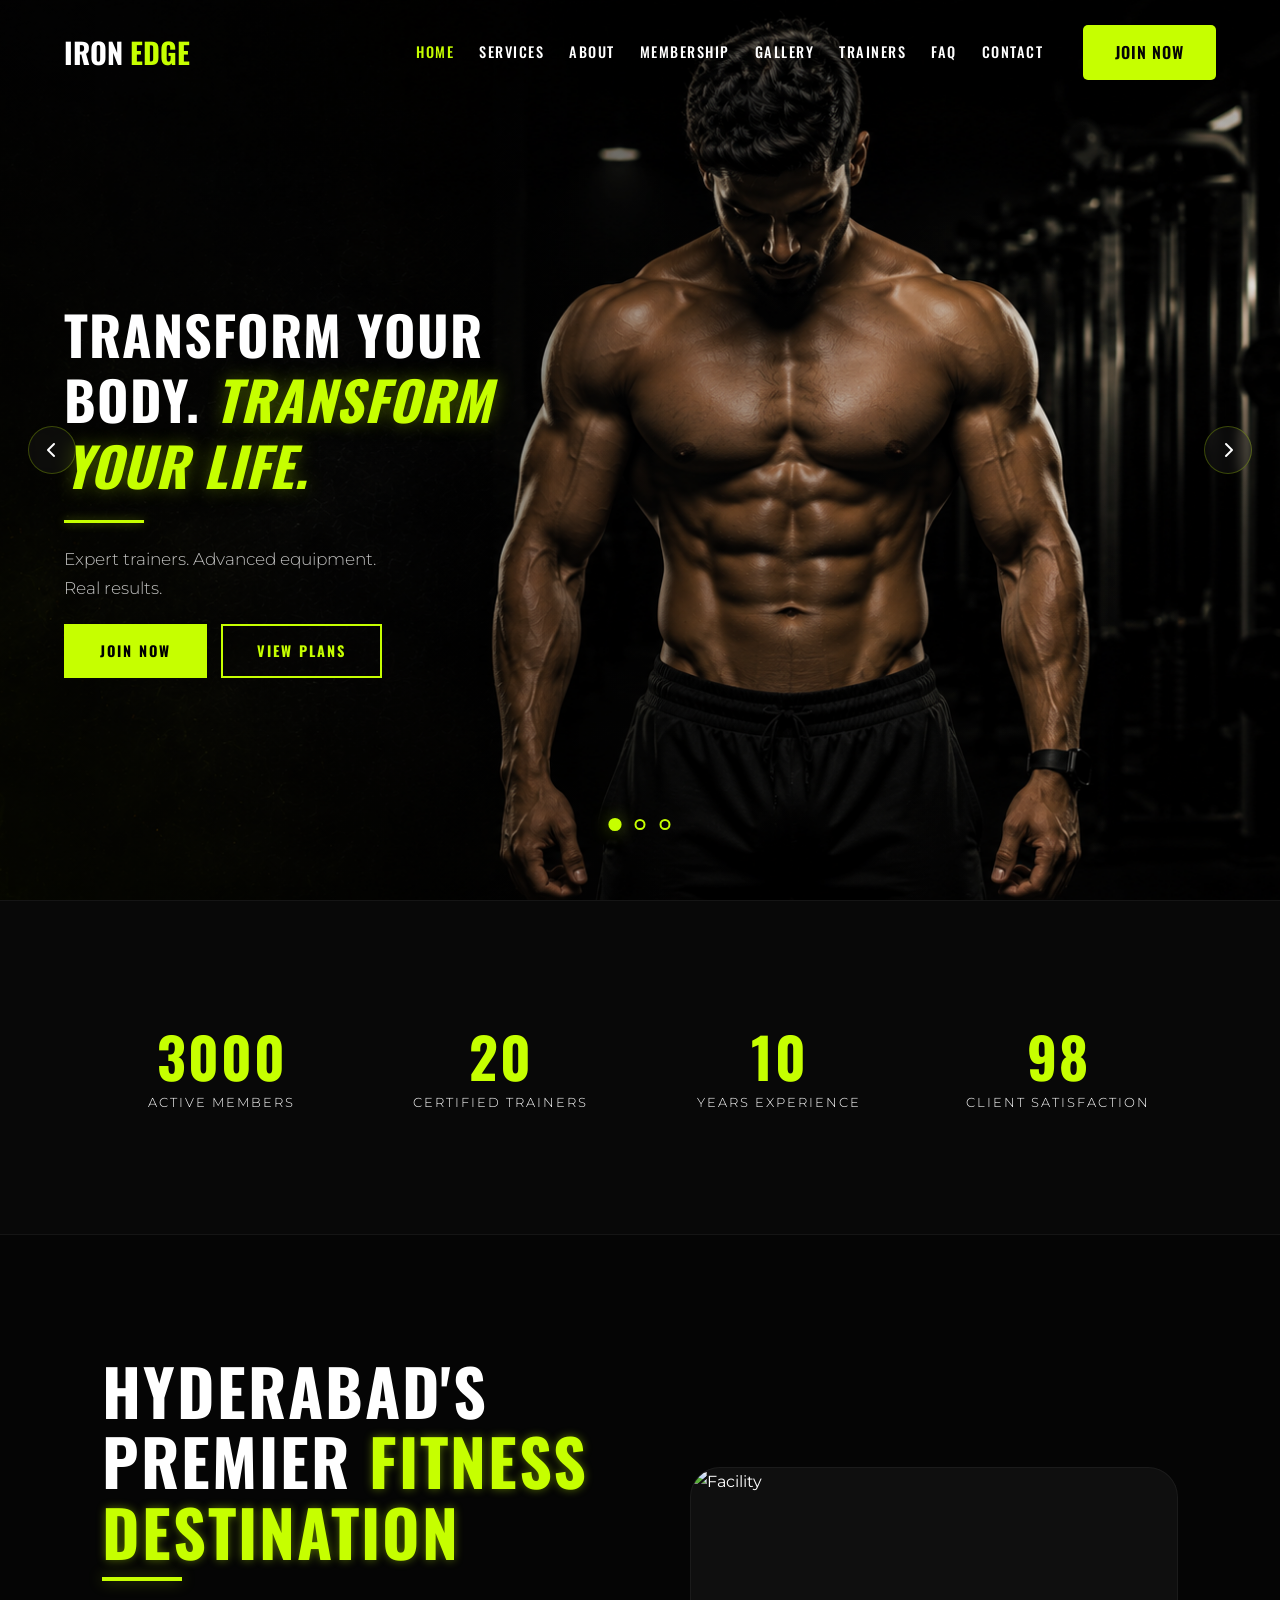
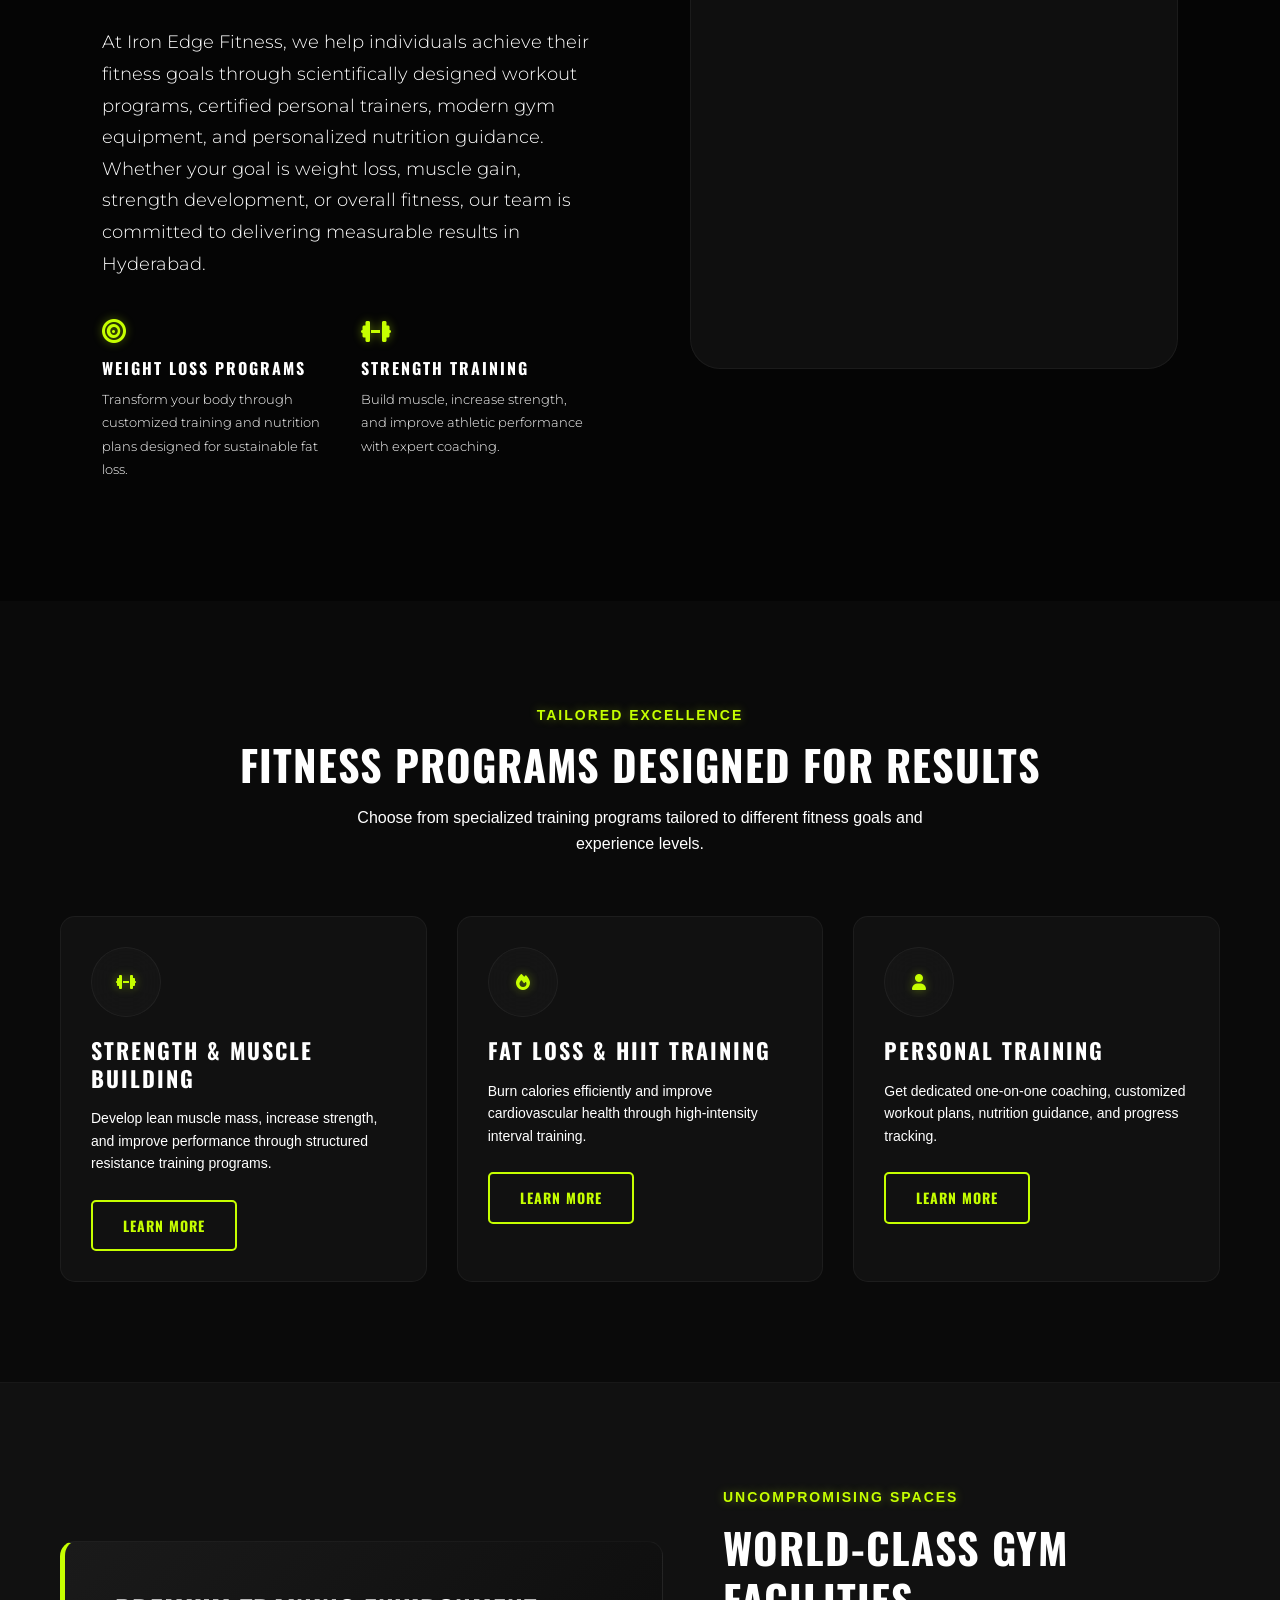
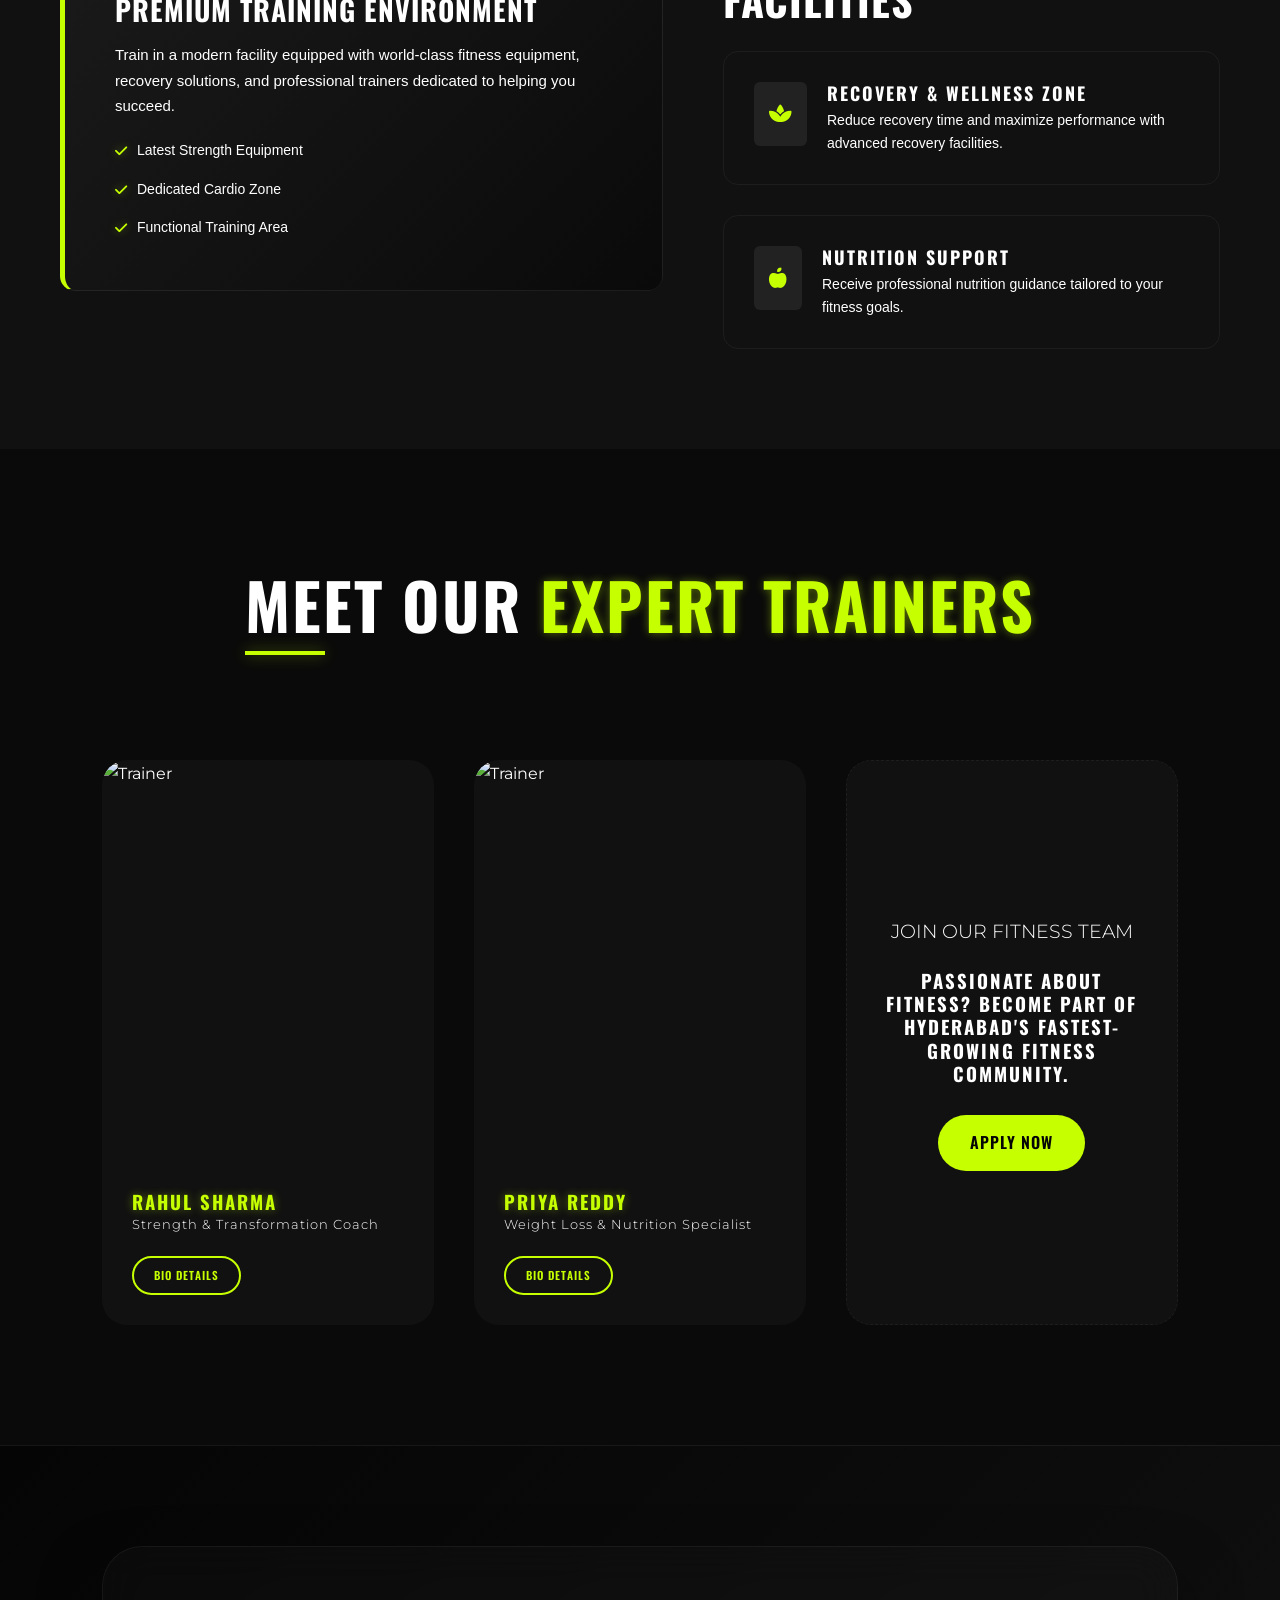
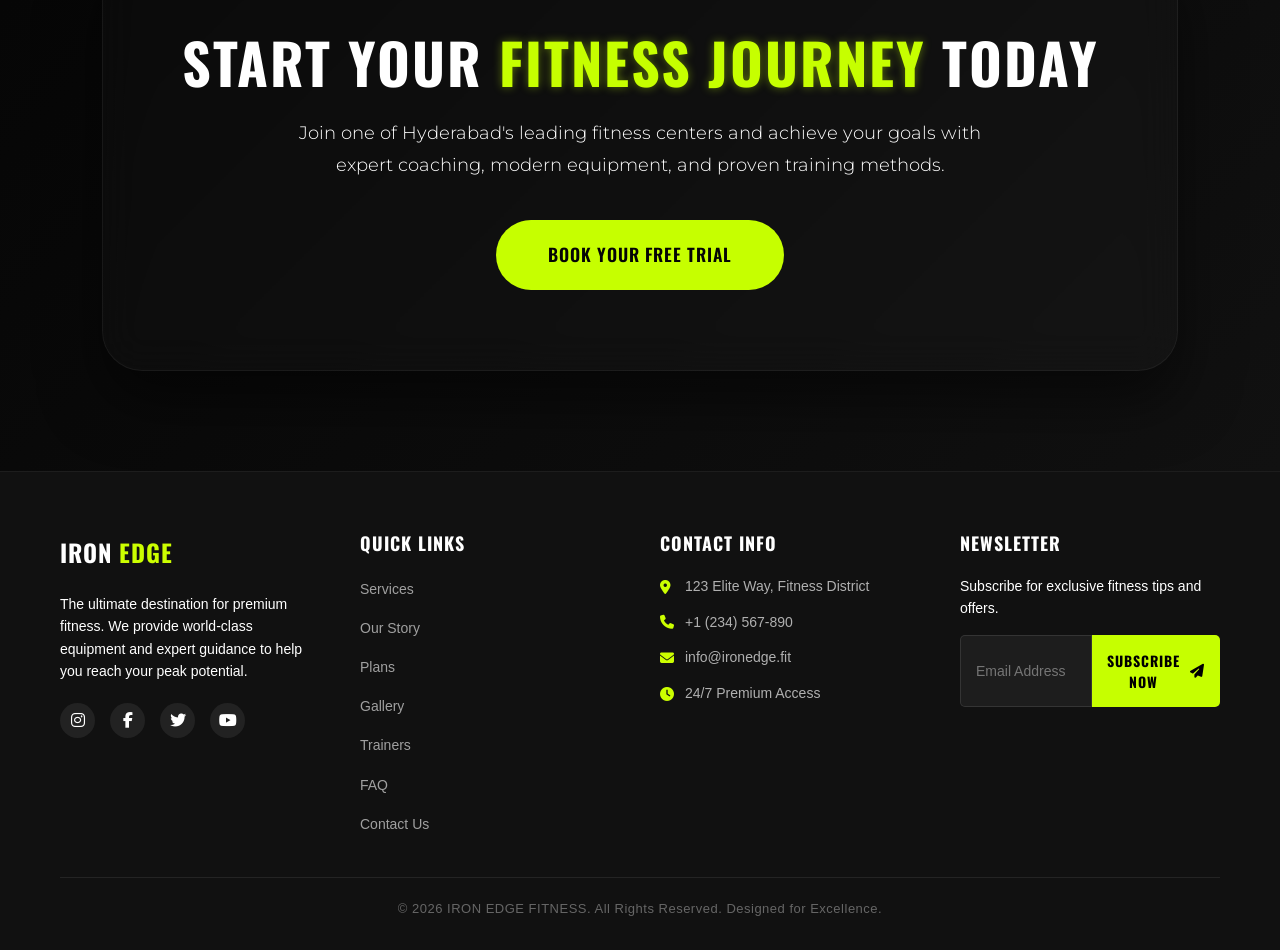
==== commit 1c403041: "Home page slider improvised" ====
--- a/index.html
+++ b/index.html
@@ -43,39 +43,51 @@
 
 <!-- Hero Slider Section -->
 <section class="hero-slider" style="padding: 0;">
+
     <!-- Slide 1 -->
-    <div class="slide active" style="background-image: url('https://images.unsplash.com/photo-1540497077202-7c8a3999166f?q=80&w=2070&auto=format&fit=crop');">
-        <div class="slide-overlay"></div>
-        <div class="container">
-            <h1 class="reveal" style="font-size: clamp(3.5rem, 12vw, 7rem); line-height: 1.1; margin-bottom: 20px;">BEST <span class="text-neon" style="font-style: italic;">GYM</span> IN HYDERABAD</h1>
-            <h2 class="reveal delay-1" style="font-size: 1.5rem; letter-spacing: 5px; color: #fff; opacity: 0.9; margin-bottom: 40px; line-height: 1.4;">WEIGHT LOSS • MUSCLE BUILDING • PERSONAL TRAINING</h2>
-            <div class="reveal delay-2" style="display: flex; gap: 25px; justify-content: center;">
-                <a href="membership.html" class="btn btn-primary pulse-glow" style="padding: 15px 40px; border-radius: 50px;">Book Free Trial</a>
-                <a href="about.html" class="btn btn-outline" style="padding: 15px 40px; border-radius: 50px;">Discover More</a>
+    <div class="slide active">
+        <div class="slide-bg" style="background-image: url('assets/slider-1.png');"></div>
+        <div class="slide-content-wrap">
+            <div class="slide-left">
+                <h1 class="slide-title">TRANSFORM YOUR<br>BODY. <span class="slide-title-neon">TRANSFORM<br>YOUR LIFE.</span></h1>
+                <div class="slide-divider"></div>
+                <p class="slide-desc">Expert trainers. Advanced equipment.<br>Real results.</p>
+                <div class="slide-btns">
+                    <a href="membership.html" class="slide-btn-primary">JOIN NOW</a>
+                    <a href="membership.html" class="slide-btn-outline">VIEW PLANS</a>
+                </div>
             </div>
         </div>
     </div>
 
     <!-- Slide 2 -->
-    <div class="slide" style="background-image: url('https://images.unsplash.com/photo-1571902943202-507ec2618e8f?q=80&w=2075&auto=format&fit=crop');">
-        <div class="slide-overlay"></div>
-        <div class="container">
-            <h1 style="font-size: clamp(3.5rem, 12vw, 7rem); line-height: 1.1; margin-bottom: 20px;">PERSONAL <span class="text-neon">TRAINING</span> IN HYDERABAD</h1>
-            <h2 style="font-size: 1.5rem; letter-spacing: 5px; color: #fff; opacity: 0.9; margin-bottom: 40px; line-height: 1.4;">CUSTOMIZED FITNESS PLANS FOR FASTER RESULTS</h2>
-            <div style="display: flex; gap: 25px; justify-content: center;">
-                <a href="membership.html" class="btn btn-primary pulse-glow" style="padding: 15px 40px; border-radius: 50px;">Get Started</a>
+    <div class="slide">
+        <div class="slide-bg" style="background-image: url('assets/slider-2.png');"></div>
+        <div class="slide-content-wrap">
+            <div class="slide-left">
+                <h1 class="slide-title">STRONGER TODAY<br><span class="slide-title-neon">BETTER TOMORROW</span></h1>
+                <div class="slide-divider"></div>
+                <p class="slide-desc">Build strength. Increase stamina.<br>Unlock your true potential.</p>
+                <div class="slide-btns">
+                    <a href="membership.html" class="slide-btn-primary">JOIN NOW</a>
+                    <a href="membership.html" class="slide-btn-outline">VIEW PLANS</a>
+                </div>
             </div>
         </div>
     </div>
 
     <!-- Slide 3 -->
-    <div class="slide" style="background-image: url('https://images.unsplash.com/photo-1534438327276-14e5300c3a48?q=80&w=2070&auto=format&fit=crop');">
-        <div class="slide-overlay"></div>
-        <div class="container">
-            <h1 style="font-size: clamp(3.5rem, 12vw, 7rem); line-height: 1.1; margin-bottom: 20px;">PREMIUM <span class="text-neon">FITNESS</span> EXPERIENCE</h1>
-            <h2 style="font-size: 1.5rem; letter-spacing: 5px; color: #fff; opacity: 0.9; margin-bottom: 40px; line-height: 1.4;">ADVANCED EQUIPMENT • EXPERT COACHES • REAL RESULTS</h2>
-            <div style="display: flex; gap: 25px; justify-content: center;">
-                <a href="contact.html" class="btn btn-primary pulse-glow" style="padding: 15px 40px; border-radius: 50px;">Book Free Trial</a>
+    <div class="slide">
+        <div class="slide-bg" style="background-image: url('assets/slider-3.png');"></div>
+        <div class="slide-content-wrap">
+            <div class="slide-left">
+                <h1 class="slide-title">DISCIPLINE TODAY<br><span class="slide-title-neon">POWER FOREVER</span></h1>
+                <div class="slide-divider"></div>
+                <p class="slide-desc">Stay consistent. Stay focused.<br>Stay unstoppable.</p>
+                <div class="slide-btns">
+                    <a href="membership.html" class="slide-btn-primary">JOIN NOW</a>
+                    <a href="membership.html" class="slide-btn-outline">VIEW PLANS</a>
+                </div>
             </div>
         </div>
     </div>
--- a/css/style.css
+++ b/css/style.css
@@ -213,15 +213,13 @@
     gap: 20px !important;
   }
 
-  .hero-slider,
-  .slide {
-    height: 70vh !important;
-    background-position: top center !important; /* Better focus on mobile */
-  }
-
-  /* Increase padding to push text down from the fixed navbar */
-  .slide .container {
-    padding-top: 80px !important;
+  .hero-slider {
+    height: 85vh !important;
+    min-height: 500px !important;
+  }
+
+  .slide-content-wrap {
+    padding-top: 90px !important;
   }
 
   .nav-links {
@@ -238,9 +236,12 @@
     font-size: 2.2rem !important;
   }
 
-  .slide h2 {
-    font-size: 1.1rem !important;
-    letter-spacing: 2px !important;
+  .slide-title {
+    font-size: clamp(1.8rem, 9vw, 2.5rem) !important;
+  }
+
+  .slide-desc {
+    font-size: 0.9rem !important;
   }
 
   /* Global fix for interior page hero sections */
--- a/css/components.css
+++ b/css/components.css
@@ -188,29 +188,26 @@
   }
 }
 
-/* Hero Slider */
+/* =============================================
+   HERO SLIDER — SPLIT LAYOUT (LEFT CONTENT / RIGHT ATHLETE)
+   ============================================= */
 .hero-slider {
   position: relative;
   width: 100%;
   height: 100vh;
+  min-height: 580px;
   overflow: hidden;
 }
 
+/* Each slide is stacked and fades */
 .slide {
   position: absolute;
-  top: 0;
-  left: 0;
-  width: 100%;
-  height: 100%;
+  inset: 0;
   opacity: 0;
   z-index: 1;
   transition: opacity 1s ease-in-out;
-  background-size: cover;
-  background-position: center;
-  display: flex;
-  align-items: center;
-  justify-content: center;
-  text-align: center;
+  display: flex;
+  align-items: stretch;
 }
 
 .slide.active {
@@ -218,39 +215,154 @@
   z-index: 2;
 }
 
-.slide-overlay {
+/* Full-bleed background image */
+.slide-bg {
   position: absolute;
-  top: 0;
-  left: 0;
-  width: 100%;
-  height: 100%;
-  background: radial-gradient(
-    circle at center,
-    rgb(0 0 0 / 70%) 0%,
-    rgba(5, 5, 5, 1) 95%
+  inset: 0;
+  background-size: cover;
+  background-position: center right;
+  z-index: 0;
+}
+
+/* Very subtle tint for text readability — images already have dark left side */
+.slide-bg::after {
+  content: "";
+  position: absolute;
+  inset: 0;
+  background: linear-gradient(
+    to right,
+    rgba(0, 0, 0, 0.55) 0%,
+    rgba(0, 0, 0, 0.25) 45%,
+    rgba(0, 0, 0, 0.0) 100%
   );
-  z-index: 1;
-}
-
-.slide .container {
+}
+
+/* Wrapper — single column, text on left */
+.slide-content-wrap {
   position: relative;
   z-index: 2;
-}
-
-/* Slider Controls */
+  width: 100%;
+  max-width: 1300px;
+  margin: 0 auto;
+  padding: 0 5%;
+  display: flex;
+  align-items: center;
+  height: 100%;
+  padding-top: 80px;
+}
+
+/* ---- LEFT: text content — occupies ~48% of width ---- */
+.slide-left {
+  flex: 0 0 48%;
+  max-width: 48%;
+  display: flex;
+  flex-direction: column;
+  align-items: flex-start;
+  gap: 22px;
+}
+
+.slide-title {
+  font-family: "Oswald", sans-serif;
+  font-weight: 700;
+  font-size: clamp(2.4rem, 4.2vw, 4.6rem);
+  line-height: 1.22;
+  letter-spacing: 1px;
+  text-transform: uppercase;
+  color: #ffffff;
+  margin: 0;
+}
+
+.slide-title-neon {
+  color: var(--primary-color);
+  font-style: italic;
+  text-shadow: 0 0 18px rgba(198, 255, 0, 0.35);
+}
+
+/* Short horizontal accent divider below the title */
+.slide-divider {
+  width: 80px;
+  height: 3px;
+  background: var(--primary-color);
+  box-shadow: 0 0 10px var(--primary-glow);
+  flex-shrink: 0;
+}
+
+.slide-desc {
+  font-family: "Montserrat", sans-serif;
+  font-weight: 300;
+  font-size: clamp(0.9rem, 1.3vw, 1.05rem);
+  color: rgba(255, 255, 255, 0.75) !important;
+  line-height: 1.7;
+  margin: 0;
+}
+
+/* CTA buttons row */
+.slide-btns {
+  display: flex;
+  gap: 14px;
+  flex-wrap: wrap;
+}
+
+.slide-btn-primary {
+  display: inline-block;
+  padding: 13px 34px;
+  background: var(--primary-color);
+  color: #000;
+  font-family: "Oswald", sans-serif;
+  font-weight: 700;
+  font-size: 0.9rem;
+  letter-spacing: 2px;
+  text-transform: uppercase;
+  border: 2px solid var(--primary-color);
+  cursor: pointer;
+  transition: var(--transition);
+  text-decoration: none;
+}
+
+.slide-btn-primary:hover {
+  background: transparent;
+  color: var(--primary-color);
+  box-shadow: var(--neon-shadow);
+}
+
+.slide-btn-outline {
+  display: inline-block;
+  padding: 13px 34px;
+  background: transparent;
+  color: var(--primary-color);
+  font-family: "Oswald", sans-serif;
+  font-weight: 700;
+  font-size: 0.9rem;
+  letter-spacing: 2px;
+  text-transform: uppercase;
+  border: 2px solid var(--primary-color);
+  cursor: pointer;
+  transition: var(--transition);
+  text-decoration: none;
+}
+
+.slide-btn-outline:hover {
+  background: var(--primary-color);
+  color: #000;
+  box-shadow: var(--neon-shadow);
+}
+
+/* =============================================
+   SLIDER CONTROLS
+   ============================================= */
 .slider-dots {
   position: absolute;
-  bottom: 30px;
+  bottom: 70px;
   left: 50%;
   transform: translateX(-50%);
   display: flex;
-  gap: 15px;
+  gap: 14px;
   z-index: 10;
 }
 
 .dot {
-  width: 12px;
-  height: 12px;
+  width: 11px;
+  height: 11px;
   border: 2px solid var(--primary-color);
   border-radius: 50%;
   cursor: pointer;
@@ -260,6 +372,7 @@
 .dot.active {
   background: var(--primary-color);
   box-shadow: var(--neon-shadow);
+  transform: scale(1.2);
 }
 
 .slider-nav {
@@ -268,17 +381,17 @@
   width: 100%;
   display: flex;
   justify-content: space-between;
-  padding: 0 30px;
+  padding: 0 28px;
   transform: translateY(-50%);
   z-index: 10;
   pointer-events: none;
 }
 
 .nav-btn {
-  width: 50px;
-  height: 50px;
-  background: rgba(255, 255, 255, 0.05);
-  backdrop-filter: blur(5px);
+  width: 48px;
+  height: 48px;
+  background: rgba(255, 255, 255, 0.04);
+  backdrop-filter: blur(6px);
   display: flex;
   align-items: center;
   justify-content: center;
@@ -286,14 +399,172 @@
   cursor: pointer;
   pointer-events: auto;
   transition: var(--transition);
-  border: 1px solid var(--glass-border);
+  border: 1px solid rgba(198, 255, 0, 0.25);
   color: var(--text-color);
 }
 
 .nav-btn:hover {
   background: var(--primary-color);
-  color: var(--bg-color);
+  color: #000;
   box-shadow: var(--neon-shadow);
+  transform: scale(1.1);
+}
+
+/* =============================================
+   SLIDER RESPONSIVE
+   ============================================= */
+@media (max-width: 900px) {
+
+  /* --- Background: show right side of image (athlete) --- */
+  .slide-bg {
+    background-position: right center;
+  }
+
+  /* --- Stronger overlay so text is legible --- */
+  .slide-bg::after {
+    background: linear-gradient(
+      to right,
+      rgba(0, 0, 0, 0.88) 0%,
+      rgba(0, 0, 0, 0.70) 50%,
+      rgba(0, 0, 0, 0.30) 100%
+    );
+  }
+
+  /* --- Content: push down from navbar, leave room at bottom for controls --- */
+  .slide-content-wrap {
+    justify-content: flex-start;
+    align-items: flex-start;
+    padding-top: 130px;
+    padding-bottom: 120px;
+    height: 100%;
+  }
+
+  .slide-left {
+    flex: 0 0 100%;
+    max-width: 85%;
+    align-items: flex-start;
+  }
+
+  .slide-title {
+    font-size: clamp(1.9rem, 7.5vw, 3rem);
+    line-height: 1.2;
+  }
+
+  /* --- Nav arrows: centered at the very bottom --- */
+  .slider-nav {
+    top: auto;
+    bottom: 18px;
+    transform: translateX(-50%);
+    left: 50%;
+    width: auto;
+    display: flex;
+    align-items: center;
+    gap: 14px;
+    padding: 0;
+    justify-content: center;
+  }
+
+  .nav-btn {
+    width: 36px;
+    height: 36px;
+    font-size: 0.75rem;
+    border: 1px solid rgba(198, 255, 0, 0.4);
+    background: rgba(0, 0, 0, 0.5);
+  }
+
+  /* --- Dots: sit above arrows with clear breathing room --- */
+  .slider-dots {
+    bottom: 68px;
+  }
+}
+
+@media (max-width: 480px) {
+  .slide-bg {
+    background-position: 70% center;
+  }
+
+  .slide-bg::after {
+    background: linear-gradient(
+      to right,
+      rgba(0, 0, 0, 0.92) 0%,
+      rgba(0, 0, 0, 0.75) 55%,
+      rgba(0, 0, 0, 0.20) 100%
+    );
+  }
+
+  .slide-left {
+    max-width: 100%;
+  }
+
+  .slide-title {
+    font-size: clamp(1.7rem, 8vw, 2.4rem);
+  }
+
+  .slide-desc {
+    font-size: 0.85rem !important;
+  }
+
+  .slide-btns {
+    flex-direction: column;
+    width: 100%;
+  }
+
+  .slide-btn-primary,
+  .slide-btn-outline {
+    text-align: center;
+    width: 100%;
+    padding: 12px 20px;
+  }
+}
+
+/* =============================================
+   INNER PAGE HERO — Dark overlay (used on all non-home pages)
+   ============================================= */
+.slide-overlay {
+  position: absolute;
+  inset: 0;
+  background: linear-gradient(
+    135deg,
+    rgba(5, 5, 5, 0.94) 0%,
+    rgba(5, 5, 5, 0.82) 60%,
+    rgba(5, 5, 5, 0.65) 100%
+  );
+  z-index: 1;
+}
+
+/* Mobile: inner page hero section adjustments */
+@media (max-width: 768px) {
+  /* Re-anchor bg to top so subjects are visible on small screens */
+  section[style*="padding-top: 25vh"],
+  section[style*="padding-top: 20vh"] {
+    background-position: top center !important;
+    padding-top: 140px !important;
+    padding-bottom: 60px !important;
+    min-height: auto !important;
+  }
+
+  /* Tighten up inner page h1 on mobile */
+  section[style*="padding-top: 25vh"] h1,
+  section[style*="padding-top: 20vh"] h1 {
+    font-size: clamp(1.9rem, 8vw, 3.5rem) !important;
+    line-height: 1.2 !important;
+  }
+
+  section[style*="padding-top: 25vh"] p,
+  section[style*="padding-top: 20vh"] p {
+    font-size: 1rem !important;
+    margin-top: 15px !important;
+  }
+
+  /* Slightly stronger overlay on mobile for readability */
+  .slide-overlay {
+    background: linear-gradient(
+      135deg,
+      rgba(5, 5, 5, 0.97) 0%,
+      rgba(5, 5, 5, 0.90) 60%,
+      rgba(5, 5, 5, 0.75) 100%
+    );
+  }
 }
 
 /* Cards */
